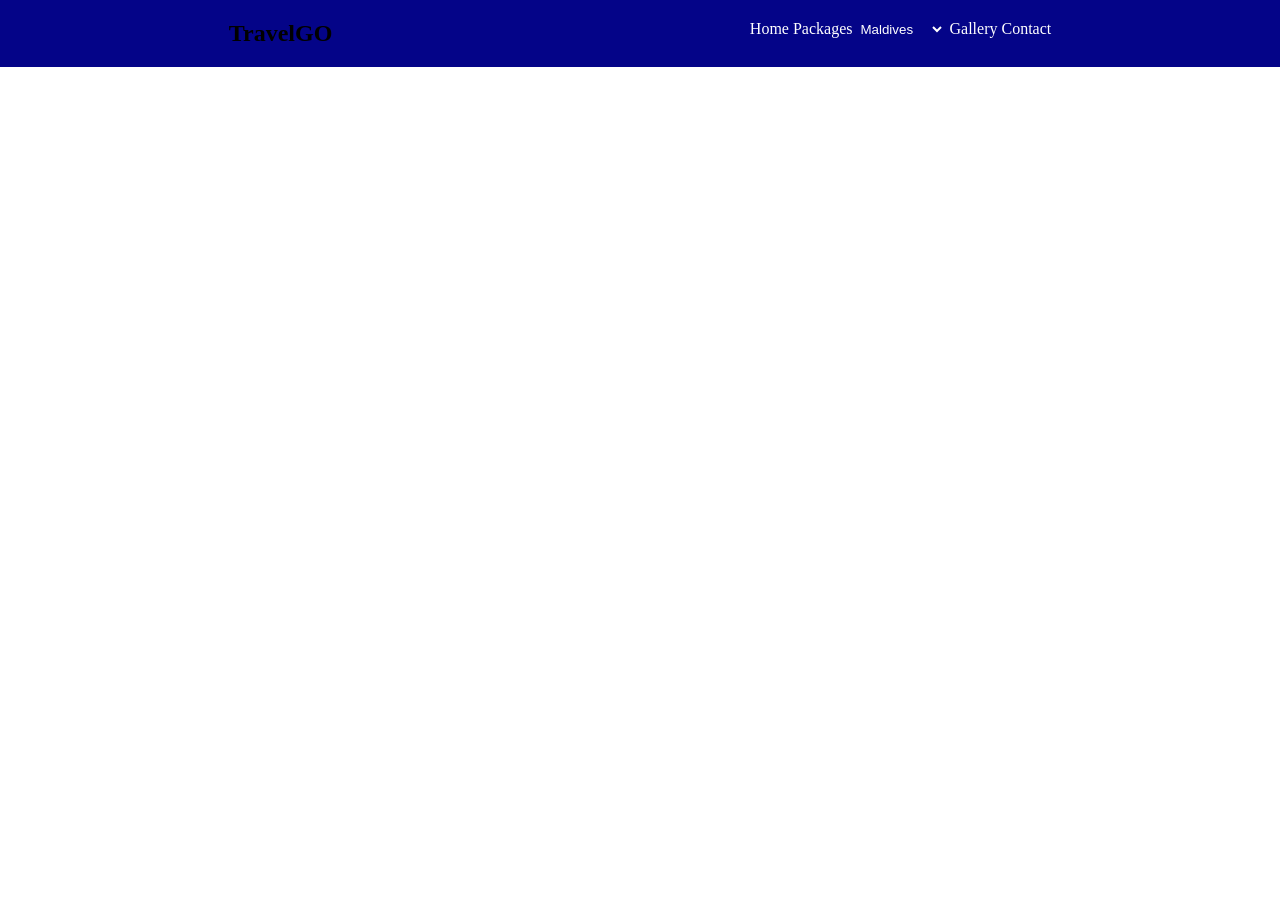
==== index.html @ 1d2b9232 "first commit" ====
<!DOCTYPE html>
<html lang="en">
<head>
    <meta charset="UTF-8">
    <meta name="viewport" content="width=device-width, initial-scale=1.0">
    <title>Document</title>
    <link rel="stylesheet" href="index.css">
</head>
<body>
    <section class="section1">
        <div class="title">
            <h1>TravelGO</h1>
            <div class="links">
                <a href="">Home</a>
                <a href="">Packages</a>
                <select name="" id="">
                    <option value="">Maldives</option>
                    <option value="">Dubai</option>
                    <option value="">Switzerland</option>
                
                </select>
                <a href="">Gallery</a>
                <a href="">Contact</a>
            </div>

        </div>
    
    </section>
    
</body>
</html>
---- index.css ----
.section1
{
    background-image: url([data-uri]);
    background-repeat: no-repeat;
    background-size: cover;

}

.title{
    background-color: rgb(4, 4, 136);
    padding: 20px;
    display: flex;
    justify-content: space-around;
}
*{
    border: none;
    padding: 0px;
    margin: 0%;
}
.title a{
    color: white;
    text-decoration: none;
}
.title select{
    background-color: transparent;
    color: white;
 
    
}
.title option{
    color: black;
    
}
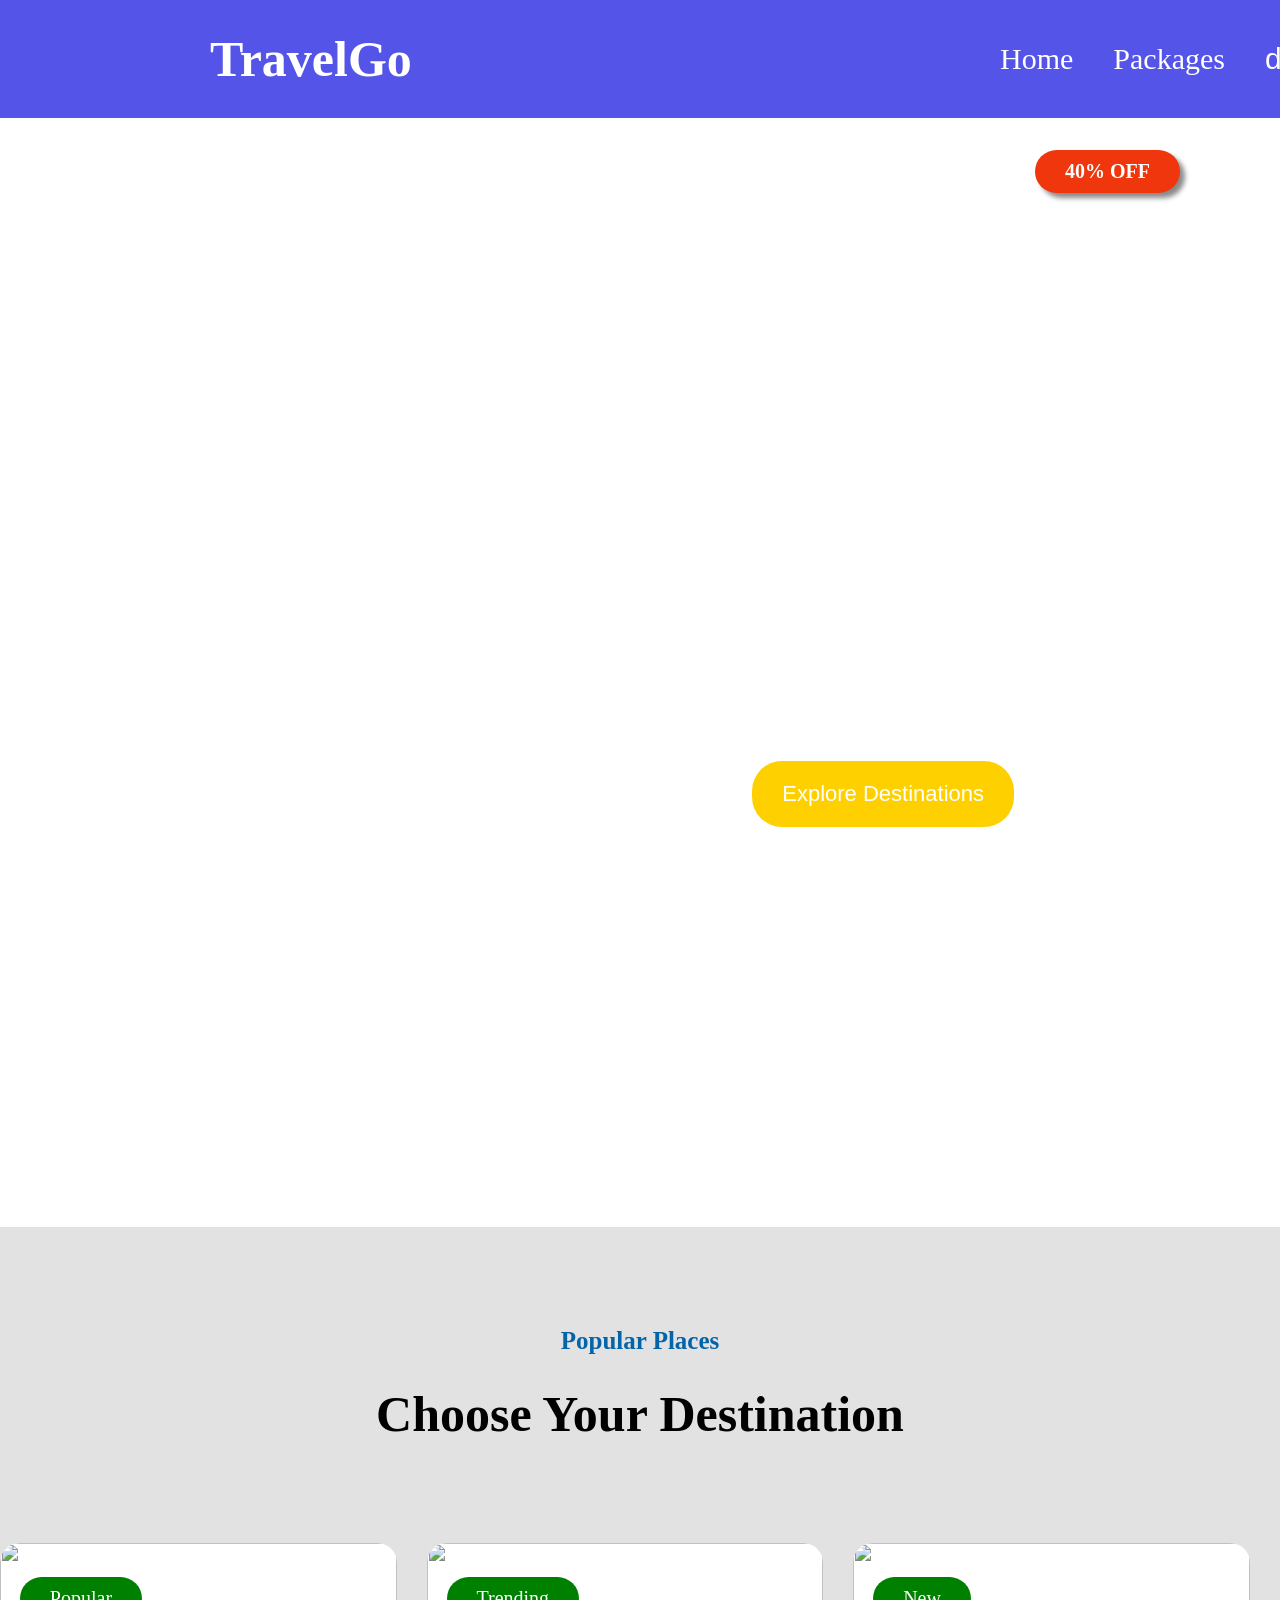
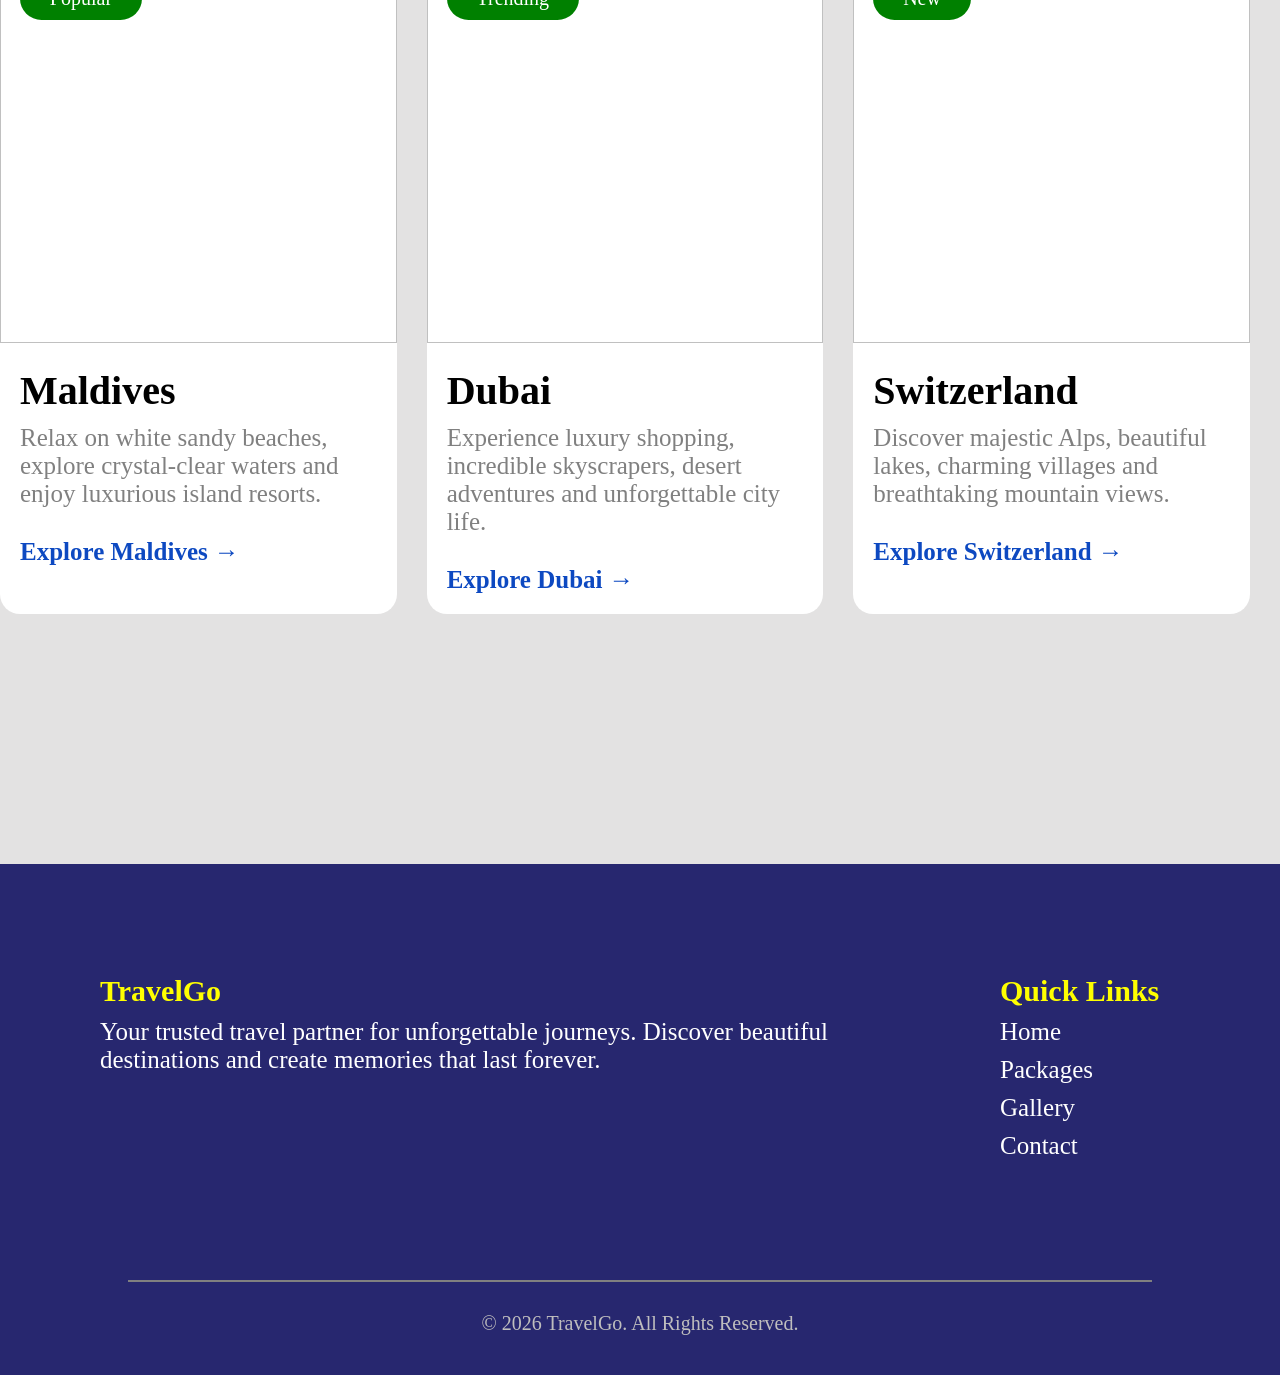
==== commit c2cdb04b: "page1" ====
--- a/index.html
+++ b/index.html
@@ -5,27 +5,126 @@
     <meta name="viewport" content="width=device-width, initial-scale=1.0">
     <title>Document</title>
     <link rel="stylesheet" href="index.css">
+    <script src="https://kit.fontawesome.com/300cfc4fdd.js" crossorigin="anonymous"></script>
+    
 </head>
 <body>
     <section class="section1">
         <div class="title">
-            <h1>TravelGO</h1>
+            <div class="name">
+                <i class="fa-solid fa-plane"></i>
+                <h1>TravelGo</h1>
+            </div>
             <div class="links">
                 <a href="">Home</a>
                 <a href="">Packages</a>
-                <select name="" id="">
-                    <option value="">Maldives</option>
-                    <option value="">Dubai</option>
-                    <option value="">Switzerland</option>
+                <div class="select">
+                    <button>destination <img src="down.svg" alt=""></button>
+                    <div class="dropdown">
+                        <a href="">Maldives</a>
+                        <a href="">Dubai</a>
+                        <a href="">Switzerland</a>
                 
-                </select>
+                    </div>
+                </div>
                 <a href="">Gallery</a>
                 <a href="">Contact</a>
             </div>
 
         </div>
+        <div class="text">
+            
+            <h6>40% OFF</h6>
+            <h4> <i class="fa-solid fa-location-dot"></i>Your adventure starts here</h4>
+            <h1>Explore The World</h1>
+            <p>Discover breathtaking destinations, unforgettable experiences and adventures that you'll remember forever.</p>
+            <div class="buttons">
+                <div class="b1">
+                    <a href="#destination" ><button>Explore Destinations</button></a>
+                </div>
+                <div class="b2">
+                    <a href=""><button>Contact Us</button></a>
+                </div>
+            </div>
+        </div>
+    </section>
+    <section class="section2">
+        <div class="sec2title">
+            <h3>Popular Places</h3>
+            <h1>Choose Your Destination</h1>
+        </div>
+        <div class="cards">
+            <div class="card">
+                <img src="https://images.pexels.com/photos/7079773/pexels-photo-7079773.jpeg" alt="">
+                <div class="cardtext">
+                    <h2>Maldives</h2>
+                    <p>Relax on white sandy beaches, explore crystal-clear waters and enjoy luxurious island resorts.</p>
+                    <a href="">Explore Maldives →</a>
+                    <span>Popular</span>
+                </div>
+            </div>
+            <div class="card">
+                <img src="https://images.pexels.com/photos/30554306/pexels-photo-30554306.jpeg" alt="">
+                <div class="cardtext">
+                    <h2>Dubai</h2>
+                    <p>Experience luxury shopping, incredible skyscrapers, desert adventures and unforgettable city life.</p>
+                    <a href="">Explore Dubai →</a>
+                    <span>Trending</span>
+                </div>
+            </div>
+            <div class="card">
+                <img src="https://images.pexels.com/photos/27910258/pexels-photo-27910258.jpeg" alt="">
+                <div class="cardtext">
+                    <h2>Switzerland</h2>
+                    <p>Discover majestic Alps, beautiful lakes, charming villages and breathtaking mountain views.</p>
+                    <a href="">Explore Switzerland →</a>
+                    <span>New</span>
+                </div>
+            </div>
+        </div>
+    </section>
+    <section class="section3">
+        <div class="textt">
+            <div class="one">
+                <h1><i class="fa-solid fa-plane"></i> TravelGo</h1>
+                <p>Your trusted travel partner for unforgettable journeys. Discover beautiful destinations and create memories that last forever.</p>
+                <div class="icons">
+                    <i class="fa-brands fa-facebook"></i>
+                    <i class="fa-brands fa-instagram"></i>
+                    <i class="fa-brands fa-twitter"></i>
+                    <i class="fa-brands fa-youtube"></i>
+                </div>
+            </div>
+            <div class="two">
+                
+                <div class="linkss">
+                    <h1>Quick Links</h1>
+                    <a href="">Home</a>
+                    <a href="">Packages</a>
+                    <a href="">Gallery</a>
+                    <a href="">Contact</a>
+                </div>
+            </div>
+            <div class="three">
+                <h1>Destinations</h1>
+                <div class="linkss">
+                    <a href="">Maldives</a>
+                    <a href="">Dubai</a>
+                    <a href="">Switzerland</a>
+                </div>
+            </div>
+        
+        </div>
+        <div class="rights">
+            
+            <p>© 2026 TravelGo. All Rights Reserved.</p>
+        </div>
+    </section>
+    <div class="float">
+        <div class="whatsapp"><i class="fa-brands fa-whatsapp"></i></div>
+        <div class="phone"><i class="fa-solid fa-phone"></i></div>
+    </div>
     
-    </section>
-    
+
 </body>
 </html>
--- a/index.css
+++ b/index.css
@@ -1,25 +1,61 @@
 .section1
 {
-    background-image: url([data-uri]);
+    background-image: url(https://images.pexels.com/photos/38259971/pexels-photo-38259971.jpeg);
     background-repeat: no-repeat;
-    background-size: cover;
-
+    background-size:cover;
+    
+
+    padding-top: 400px;
+    padding-bottom: 400px;
+    
+
+}
+.name{
+    display: flex;
+    align-items: center;
+}
+.name svg{
+    color: rgb(255, 216, 45);
+    font-size: 50px;
+}
+.title h1{
+    display: flex;
+    align-content: center;
+    padding: 10px;
+    margin: 0%;
+    color: white;
+    font-size: 50px;
 }
 
 .title{
-    background-color: rgb(4, 4, 136);
-    padding: 20px;
-    display: flex;
-    justify-content: space-around;
-}
+    background-color: rgba(56, 56, 230, 0.853);
+    
+    display: flex;
+    justify-content: space-between;
+    align-items: center;
+    
+    padding: 20px 200px;
+    position: fixed;
+    top: 0px;
+    width: 100%;
+    margin-bottom: 400px;
+    z-index: 100;
+    
+    
+}
+
 *{
     border: none;
     padding: 0px;
     margin: 0%;
-}
-.title a{
+    box-sizing: border-box;
+}
+.title a,button{
     color: white;
     text-decoration: none;
+    margin-right: 40px;
+    font-size: 30px;
+
 }
 .title select{
     background-color: transparent;
@@ -27,7 +63,335 @@
  
     
 }
-.title option{
+.select button{
+    background: none;
+    color: white;
+    margin-right: 40px;
+}
+
+.links{
+    display: flex;
+}
+.dropdown a{
+    display: none;
+}
+.select button{
+    display: flex;
+    
+}
+.select img{
+    width: 30px;
+    height: 30px;
+    
+}
+
+.select a{
+    padding: 10px 20px;
+}
+.select:hover a{
+    
+    color: rgb(4, 4, 136);
+    background-color: white;
+    
+    border-radius: 5px;
+
+}
+.select:hover{
+    position: relative;
+}
+.select:hover a{
+    display: flex;
+    
+}
+
+.select:hover .dropdown{
+
+    
+
+    padding: 20px;
+    border-radius: 20px;
+    background-color: white;
+    margin-top: 10px;
+    position:absolute;
+    left: -10%;
+
+    width: 300px;
+}
+.dropdown:hover a{
+    background-color: grey;
+    padding: bottom 10px;;
+}
+
+
+.section1 h4{
+    
+    color: white;
+}
+.text{
+    width: 2000px;
+    
+    margin: auto;
+    
+}
+
+.text h4,h1,p{
+width: 800px;
+margin: auto;
+text-align: center;
+margin-top:30px ;
+
+
+}
+.text h4{
+    font-size: 20px;
+    padding: 10px;
+    background-color: rgba(255, 255, 255, 0.116);
+    border-radius: 30px;
+    width: 400px;
+    
+
+}
+.text h6{
+    position:absolute;
+    top: 150px;
+    right: 100px;
+    background-color: rgb(239, 54, 13);
+    padding: 10px 30px;
+    border-radius: 30px;
+    font-size: 20px;
+    color: white;
+    box-shadow: 5px 5px 5px rgba(0, 0, 0, 0.463);
+
+}
+.text h1{
+    color: white;
+    font-size: 120px;
+    width: 1000px;
+}
+.text p{
+    color: white;
+    font-size: 35px;
+    width: 1200px;
+    
+}
+.buttons{
+    display: flex;
+    justify-content: center;
+    
+    width: 2000px;
+    margin: auto;
+    margin-top: 30px;
+    
+
+}
+.buttons button{
+    
+    margin-right: 20px;
+    
+    border-radius: 30px;
+    
+}
+.b1 button {
+    font-size: 22px;
+    padding: 20px 30px;
+    background-color: rgb(255, 208, 0);
+    transition: 0.3s;
+}
+.b1 button:hover{
+    background-color: rgb(255, 255, 0);
+    
+}
+.b2 button{
+    border: 5px solid white;
+    background-color: transparent;
+    font-size: 25px;
+    color: white;
+    border-radius: 40px;
+    padding: 12px 30px;
+}
+.b2 button:hover{
+    background-color: white;
     color: black;
-    
-}+}
+
+
+.section2{
+background-color: rgb(227, 226, 226);
+padding-top: 100px;
+
+padding-bottom: 250px;
+}
+.cards{
+    
+    
+    display: flex;
+    justify-content: center;
+    margin-top: 100px;
+    
+    
+    
+}
+.card{
+    position: relative;
+    margin-right: 30px;
+    width: 500px;
+    background-color: white;
+    border-radius: 20px 20px 20px 20px;
+    z-index: -100px;
+
+}
+.card img{
+    width: 100%;
+    height: 400px;
+    border-radius: 20px 20px 0px 0px;
+    
+}
+.card p{
+    text-align: left;
+    width: 100%;
+    font-size: 25px;
+    color: grey;
+    margin-bottom: 30px
+}
+.card h2{
+    font-size: 40px;
+}
+.card a{
+    text-decoration: none;
+    color: rgb(13, 73, 193);
+    font-size: 25px;
+    font-weight: bold;
+    padding-top: 30px;
+}
+.cardtext{
+    
+    padding: 20px;
+}
+.card:hover{
+    box-shadow: 3px 3px 10px gray;
+    
+    bottom: 20px;
+    
+    
+}
+.sec2title h3,h1{
+text-align: center;
+}
+.sec2title h3{
+    color: rgb(3, 100, 170);
+    font-size: 25px;
+
+}
+.sec2title h1{
+    font-size: 50px;
+}
+.card span{
+    position: absolute;
+    top: 5%;
+    left: 5%;
+    font-size: 20px;
+    color: white;
+    background-color: green;
+    border-radius: 30px;
+    padding: 10px 30px;
+}
+.section3{
+    background-color: rgb(39, 39, 111);
+    padding-top: 100px;
+    overflow-x: hidden;
+    padding-bottom: 20px;
+    
+
+}
+.one{
+    margin-left: 100px;
+    width: 1500px;
+}
+.one h1{
+    margin-left: 0%;
+}
+.textt{
+    display: flex;
+    width: 100%;
+    padding-bottom: 100px;
+}
+.textt h1,p{
+    color: yellow;
+    font-size: 30px;
+    text-align: left;
+    padding-top:10px ;
+    margin-top: 0px;
+}
+.textt a{
+    padding-top: 10px;
+    font-size: 25px;
+}
+.textt p{
+    font-size: 25px;
+    color: white;
+    width: 100%;
+
+}
+
+.linkss a{
+    display: block;
+    color: white;
+    text-decoration: none;
+}
+
+.one,.two,.three{
+    width: fit-content;
+    
+}
+.icons svg{
+    color: rgb(18, 110, 191);
+    font-size: 50px;
+    margin-top: 20px;
+    position: relative;
+}
+.icons svg:hover{
+    color: yellow;
+    bottom: 5px;
+}
+
+.two{
+    width:600px;
+    margin-left: 100px;
+
+}
+.rights{
+    width: 80%;
+    border-top:2px solid grey ;
+    margin: auto;
+    margin-top: 20px;
+    
+}
+.rights p{
+    width: fit-content;
+    margin: auto;
+    font-size: 20px;
+    margin-top: 20px;
+    margin-bottom: 20px;
+    color: rgb(191, 190, 190);
+}
+.float {
+    position:fixed;
+    bottom: 5%;
+    right: 1%;
+}
+.float svg{
+    font-size: 40px;
+    
+    
+}
+.whatsapp{
+    background-color:rgb(0, 185, 0) ;
+    z-index: -1px;
+    border-radius: 100%;
+}
+.whatsapp svg{
+    color: rgb(255, 255, 255);
+    z-index:  10px;
+    padding: 10px ;
+    
+}
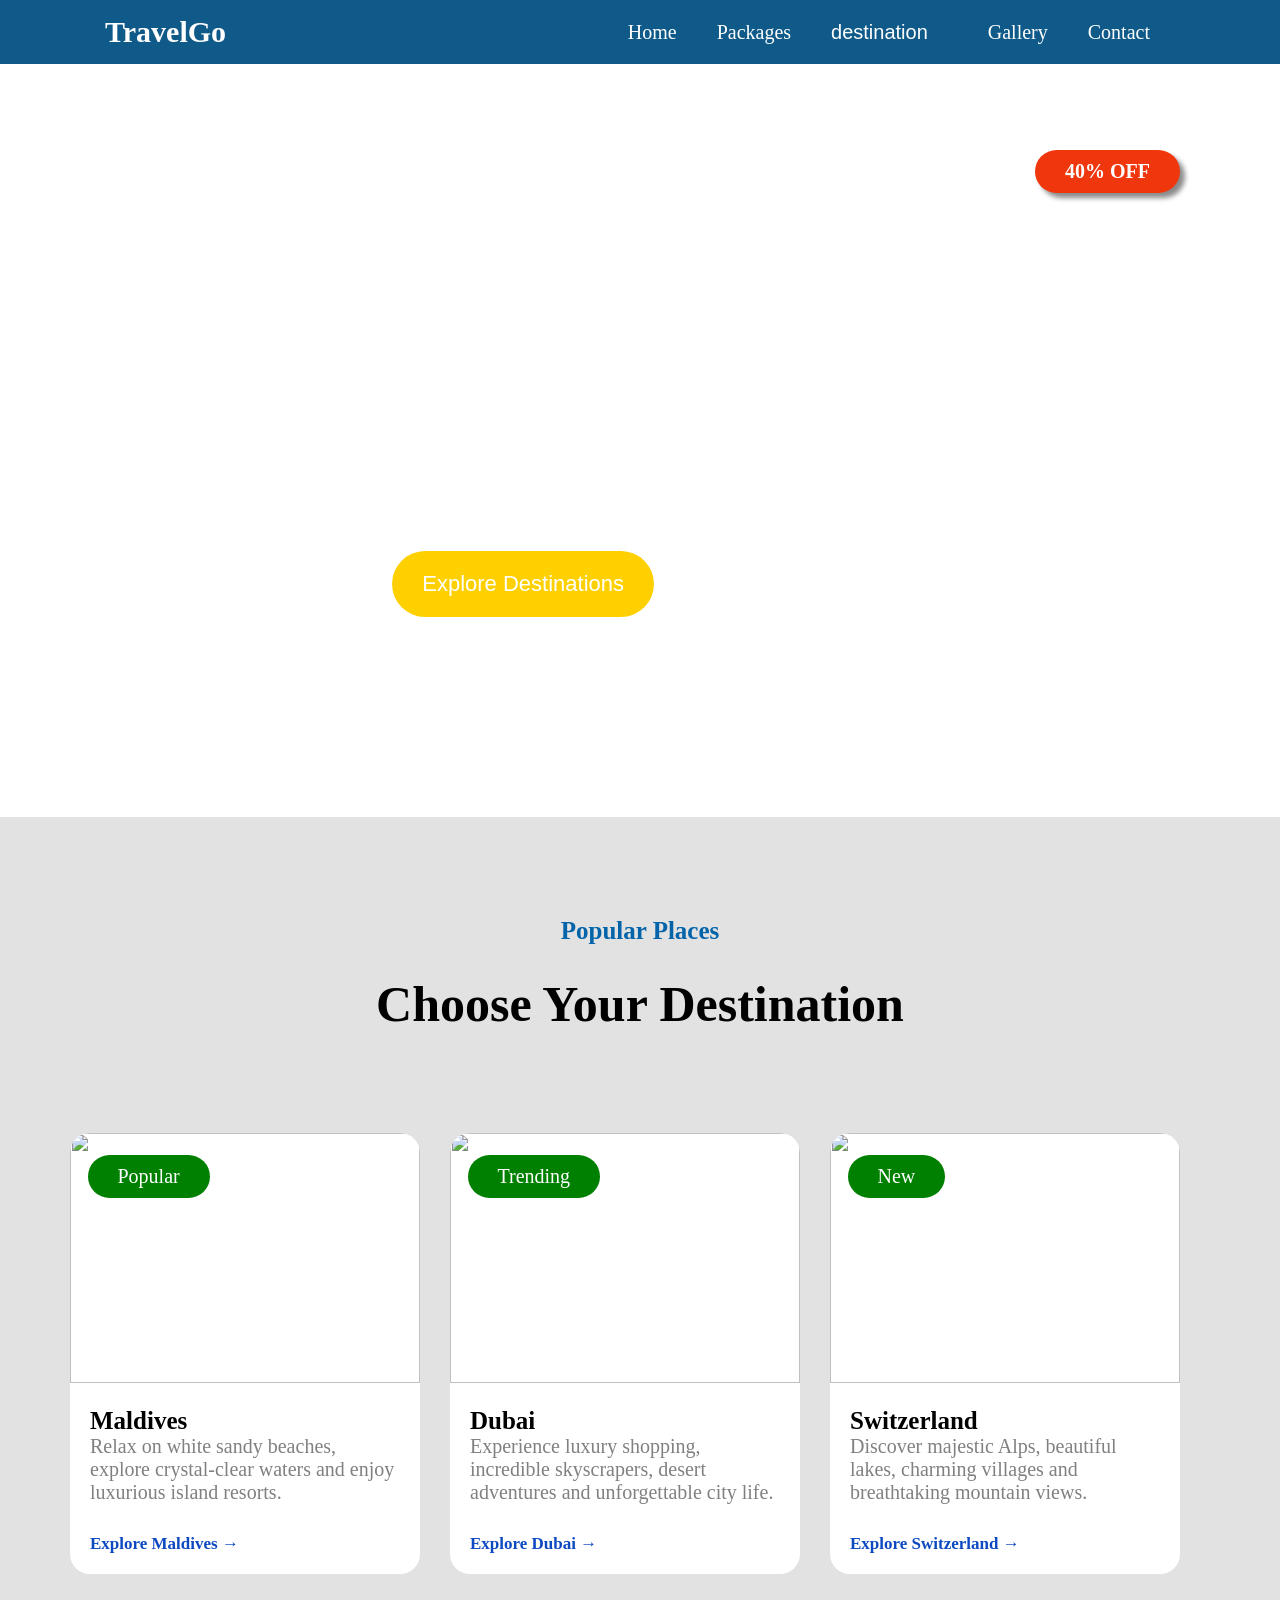
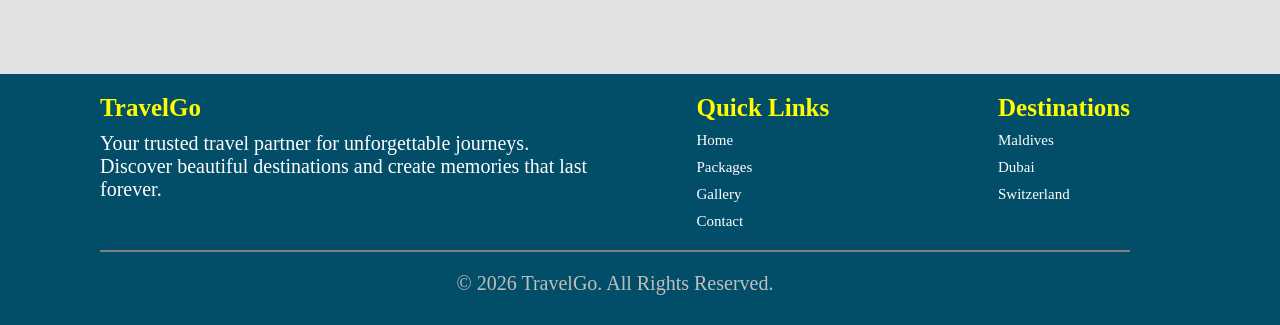
==== commit 36083801: "destination" ====
--- a/index.html
+++ b/index.html
@@ -16,19 +16,19 @@
                 <h1>TravelGo</h1>
             </div>
             <div class="links">
-                <a href="">Home</a>
-                <a href="">Packages</a>
+                <a href="index.html">Home</a>
+                <a href="packages.html">Packages</a>
                 <div class="select">
-                    <button>destination <img src="down.svg" alt=""></button>
+                    <button>destination <i class="fa-solid fa-chevron-down"></i></button>
                     <div class="dropdown">
-                        <a href="">Maldives</a>
-                        <a href="">Dubai</a>
-                        <a href="">Switzerland</a>
+                        <a href="maldives.html"><i class="fa-solid fa-umbrella-beach"></i>Maldives</a>
+                        <a href="dubai.html"><i class="fa-solid fa-city"></i>Dubai</a>
+                        <a href="switzerland.html"><i class="fa-solid fa-mountain-sun"></i>Switzerland</a>
                 
                     </div>
                 </div>
-                <a href="">Gallery</a>
-                <a href="">Contact</a>
+                <a href="gallery.html">Gallery</a>
+                <a href="contact.html">Contact</a>
             </div>
 
         </div>
@@ -43,12 +43,12 @@
                     <a href="#destination" ><button>Explore Destinations</button></a>
                 </div>
                 <div class="b2">
-                    <a href=""><button>Contact Us</button></a>
+                    <a href="contact.html"><button>Contact Us</button></a>
                 </div>
             </div>
         </div>
     </section>
-    <section class="section2">
+    <section class="section2" id="destination">
         <div class="sec2title">
             <h3>Popular Places</h3>
             <h1>Choose Your Destination</h1>
@@ -59,7 +59,7 @@
                 <div class="cardtext">
                     <h2>Maldives</h2>
                     <p>Relax on white sandy beaches, explore crystal-clear waters and enjoy luxurious island resorts.</p>
-                    <a href="">Explore Maldives →</a>
+                    <a href="maldives.html">Explore Maldives →</a>
                     <span>Popular</span>
                 </div>
             </div>
@@ -68,7 +68,7 @@
                 <div class="cardtext">
                     <h2>Dubai</h2>
                     <p>Experience luxury shopping, incredible skyscrapers, desert adventures and unforgettable city life.</p>
-                    <a href="">Explore Dubai →</a>
+                    <a href="dubai.html">Explore Dubai →</a>
                     <span>Trending</span>
                 </div>
             </div>
@@ -77,7 +77,7 @@
                 <div class="cardtext">
                     <h2>Switzerland</h2>
                     <p>Discover majestic Alps, beautiful lakes, charming villages and breathtaking mountain views.</p>
-                    <a href="">Explore Switzerland →</a>
+                    <a href="switzerland.html">Explore Switzerland →</a>
                     <span>New</span>
                 </div>
             </div>
@@ -99,18 +99,18 @@
                 
                 <div class="linkss">
                     <h1>Quick Links</h1>
-                    <a href="">Home</a>
-                    <a href="">Packages</a>
-                    <a href="">Gallery</a>
-                    <a href="">Contact</a>
+                    <a href="index.html">Home</a>
+                    <a href="packages.html">Packages</a>
+                    <a href="gallery.html">Gallery</a>
+                    <a href="contact.html">Contact</a>
                 </div>
             </div>
             <div class="three">
                 <h1>Destinations</h1>
                 <div class="linkss">
-                    <a href="">Maldives</a>
-                    <a href="">Dubai</a>
-                    <a href="">Switzerland</a>
+                    <a href="maldives.html">Maldives</a>
+                    <a href="dubai.html">Dubai</a>
+                    <a href="switzerland.html">Switzerland</a>
                 </div>
             </div>
         
--- a/index.css
+++ b/index.css
@@ -1,42 +1,48 @@
+body{
+    
+}
+
 .section1
 {
-    background-image: url(https://images.pexels.com/photos/38259971/pexels-photo-38259971.jpeg);
+    background-image: url(https://images.pexels.com/photos/9096717/pexels-photo-9096717.jpeg);
     background-repeat: no-repeat;
-    background-size:cover;
-    
-
-    padding-top: 400px;
-    padding-bottom: 400px;
-    
-
-}
+    background-size: cover;
+    width: 100%;
+    
+
+    padding-top: 200px;
+    padding-bottom: 200px;
+    
+
+}
+
 .name{
     display: flex;
     align-items: center;
 }
 .name svg{
     color: rgb(255, 216, 45);
-    font-size: 50px;
+    font-size: 30px;
 }
 .title h1{
     display: flex;
     align-content: center;
-    padding: 10px;
+    padding: 5px;
     margin: 0%;
     color: white;
-    font-size: 50px;
+    font-size: 30px;
 }
 
 .title{
-    background-color: rgba(56, 56, 230, 0.853);
-    
-    display: flex;
-    justify-content: space-between;
+    background-color: rgba(2, 81, 130, 0.944);
+    
+    display: flex;
+    justify-content: space-between ;
     align-items: center;
     
-    padding: 20px 200px;
+    padding: 10px 100px;
     position: fixed;
-    top: 0px;
+    top: 0%;
     width: 100%;
     margin-bottom: 400px;
     z-index: 100;
@@ -53,8 +59,9 @@
 .title a,button{
     color: white;
     text-decoration: none;
-    margin-right: 40px;
-    font-size: 30px;
+    margin-right: 20px;
+    font-size: 20px;
+    padding: 10px;
 
 }
 .title select{
@@ -72,6 +79,7 @@
 .links{
     display: flex;
 }
+
 .dropdown a{
     display: none;
 }
@@ -87,39 +95,41 @@
 
 .select a{
     padding: 10px 20px;
+    
+    
 }
 .select:hover a{
-    
-    color: rgb(4, 4, 136);
-    background-color: white;
-    
-    border-radius: 5px;
+    color: black;
+    
+    background-color: white;
+    
+    border-radius: 10px;
+    display: flex;
 
 }
 .select:hover{
     position: relative;
 }
-.select:hover a{
-    display: flex;
-    
-}
+
 
 .select:hover .dropdown{
-
-    
-
-    padding: 20px;
     border-radius: 20px;
     background-color: white;
-    margin-top: 10px;
+    
     position:absolute;
     left: -10%;
 
     width: 300px;
 }
-.dropdown:hover a{
-    background-color: grey;
-    padding: bottom 10px;;
+.dropdown a{
+    padding:20px;
+    
+}
+.dropdown a:hover{
+    display: block;
+    background-color: rgb(164, 225, 251);
+    color: rgb(40, 134, 201);
+    width: 100%;
 }
 
 
@@ -128,26 +138,33 @@
     color: white;
 }
 .text{
-    width: 2000px;
+    width: 100%;
     
     margin: auto;
     
 }
-
-.text h4,h1,p{
-width: 800px;
+.text p{
+    display: inline-block;
+    width: 20%;
+    text-align: center;
+
+}
+
+.text h4,h1{
+width:100%;
 margin: auto;
 text-align: center;
 margin-top:30px ;
 
 
 }
+
 .text h4{
     font-size: 20px;
     padding: 10px;
     background-color: rgba(255, 255, 255, 0.116);
     border-radius: 30px;
-    width: 400px;
+    width: 20%;
     
 
 }
@@ -166,19 +183,19 @@
 .text h1{
     color: white;
     font-size: 120px;
-    width: 1000px;
+    width: 100%;
 }
 .text p{
     color: white;
     font-size: 35px;
-    width: 1200px;
+    width: 100%;
     
 }
 .buttons{
     display: flex;
     justify-content: center;
     
-    width: 2000px;
+    width: 100%;
     margin: auto;
     margin-top: 30px;
     
@@ -188,19 +205,21 @@
     
     margin-right: 20px;
     
-    border-radius: 30px;
+    
     
 }
 .b1 button {
     font-size: 22px;
     padding: 20px 30px;
     background-color: rgb(255, 208, 0);
-    transition: 0.3s;
+    border-radius: 40px;
+    
 }
 .b1 button:hover{
     background-color: rgb(255, 255, 0);
     
 }
+
 .b2 button{
     border: 5px solid white;
     background-color: transparent;
@@ -213,13 +232,30 @@
     background-color: white;
     color: black;
 }
+.links a:hover{
+    background-color: white;
+    color: rgb(35, 118, 235);
+    
+    border-radius: 10px;
+}
+.links button:hover{
+    background-color: white;
+    color: rgb(35, 118, 235);
+    
+    border-radius: 10px;
+
+}
+
+.dropdown a:hover{
+    background-color:rgb(186, 226, 255);
+}
 
 
 .section2{
 background-color: rgb(227, 226, 226);
 padding-top: 100px;
 
-padding-bottom: 250px;
+padding-bottom: 100px;
 }
 .cards{
     
@@ -234,7 +270,7 @@
 .card{
     position: relative;
     margin-right: 30px;
-    width: 500px;
+    width: 350px;
     background-color: white;
     border-radius: 20px 20px 20px 20px;
     z-index: -100px;
@@ -242,24 +278,24 @@
 }
 .card img{
     width: 100%;
-    height: 400px;
+    height: 250px;
     border-radius: 20px 20px 0px 0px;
     
 }
 .card p{
     text-align: left;
     width: 100%;
-    font-size: 25px;
+    font-size: 20px;
     color: grey;
     margin-bottom: 30px
 }
 .card h2{
-    font-size: 40px;
+    font-size: 25px;
 }
 .card a{
     text-decoration: none;
     color: rgb(13, 73, 193);
-    font-size: 25px;
+    font-size: 17px;
     font-weight: bold;
     padding-top: 30px;
 }
@@ -296,16 +332,17 @@
     padding: 10px 30px;
 }
 .section3{
-    background-color: rgb(39, 39, 111);
-    padding-top: 100px;
-    overflow-x: hidden;
-    padding-bottom: 20px;
+    background-color: rgb(2, 77, 104);
+    
+    padding: 10px 150px 10px 100px;
+    
+    width: 100%;
     
 
 }
 .one{
-    margin-left: 100px;
-    width: 1500px;
+
+width: 30%;
 }
 .one h1{
     margin-left: 0%;
@@ -313,21 +350,21 @@
 .textt{
     display: flex;
     width: 100%;
-    padding-bottom: 100px;
-}
-.textt h1,p{
+    padding-bottom: 10px;
+}
+.textt h1,.textt p{
     color: yellow;
-    font-size: 30px;
+    font-size: 25px;
     text-align: left;
     padding-top:10px ;
     margin-top: 0px;
 }
 .textt a{
     padding-top: 10px;
-    font-size: 25px;
+    font-size: 15px;
 }
 .textt p{
-    font-size: 25px;
+    font-size: 20px;
     color: white;
     width: 100%;
 
@@ -345,7 +382,7 @@
 }
 .icons svg{
     color: rgb(18, 110, 191);
-    font-size: 50px;
+    font-size: 30px;
     margin-top: 20px;
     position: relative;
 }
@@ -360,10 +397,10 @@
 
 }
 .rights{
-    width: 80%;
+    width: 100%;
     border-top:2px solid grey ;
     margin: auto;
-    margin-top: 20px;
+    margin-top: 10px;
     
 }
 .rights p{
@@ -380,7 +417,7 @@
     right: 1%;
 }
 .float svg{
-    font-size: 40px;
+    font-size: 30px;
     
     
 }
@@ -392,6 +429,16 @@
 .whatsapp svg{
     color: rgb(255, 255, 255);
     z-index:  10px;
-    padding: 10px ;
-    
-}
+    padding: 15px ;
+    
+}
+.phone svg{
+    color: white;
+    background-color: rgb(28, 103, 195);
+    padding: 15px;
+    border-radius: 100%;
+    margin-top:20px ;
+}
+html{
+    scroll-behavior: smooth;
+}
